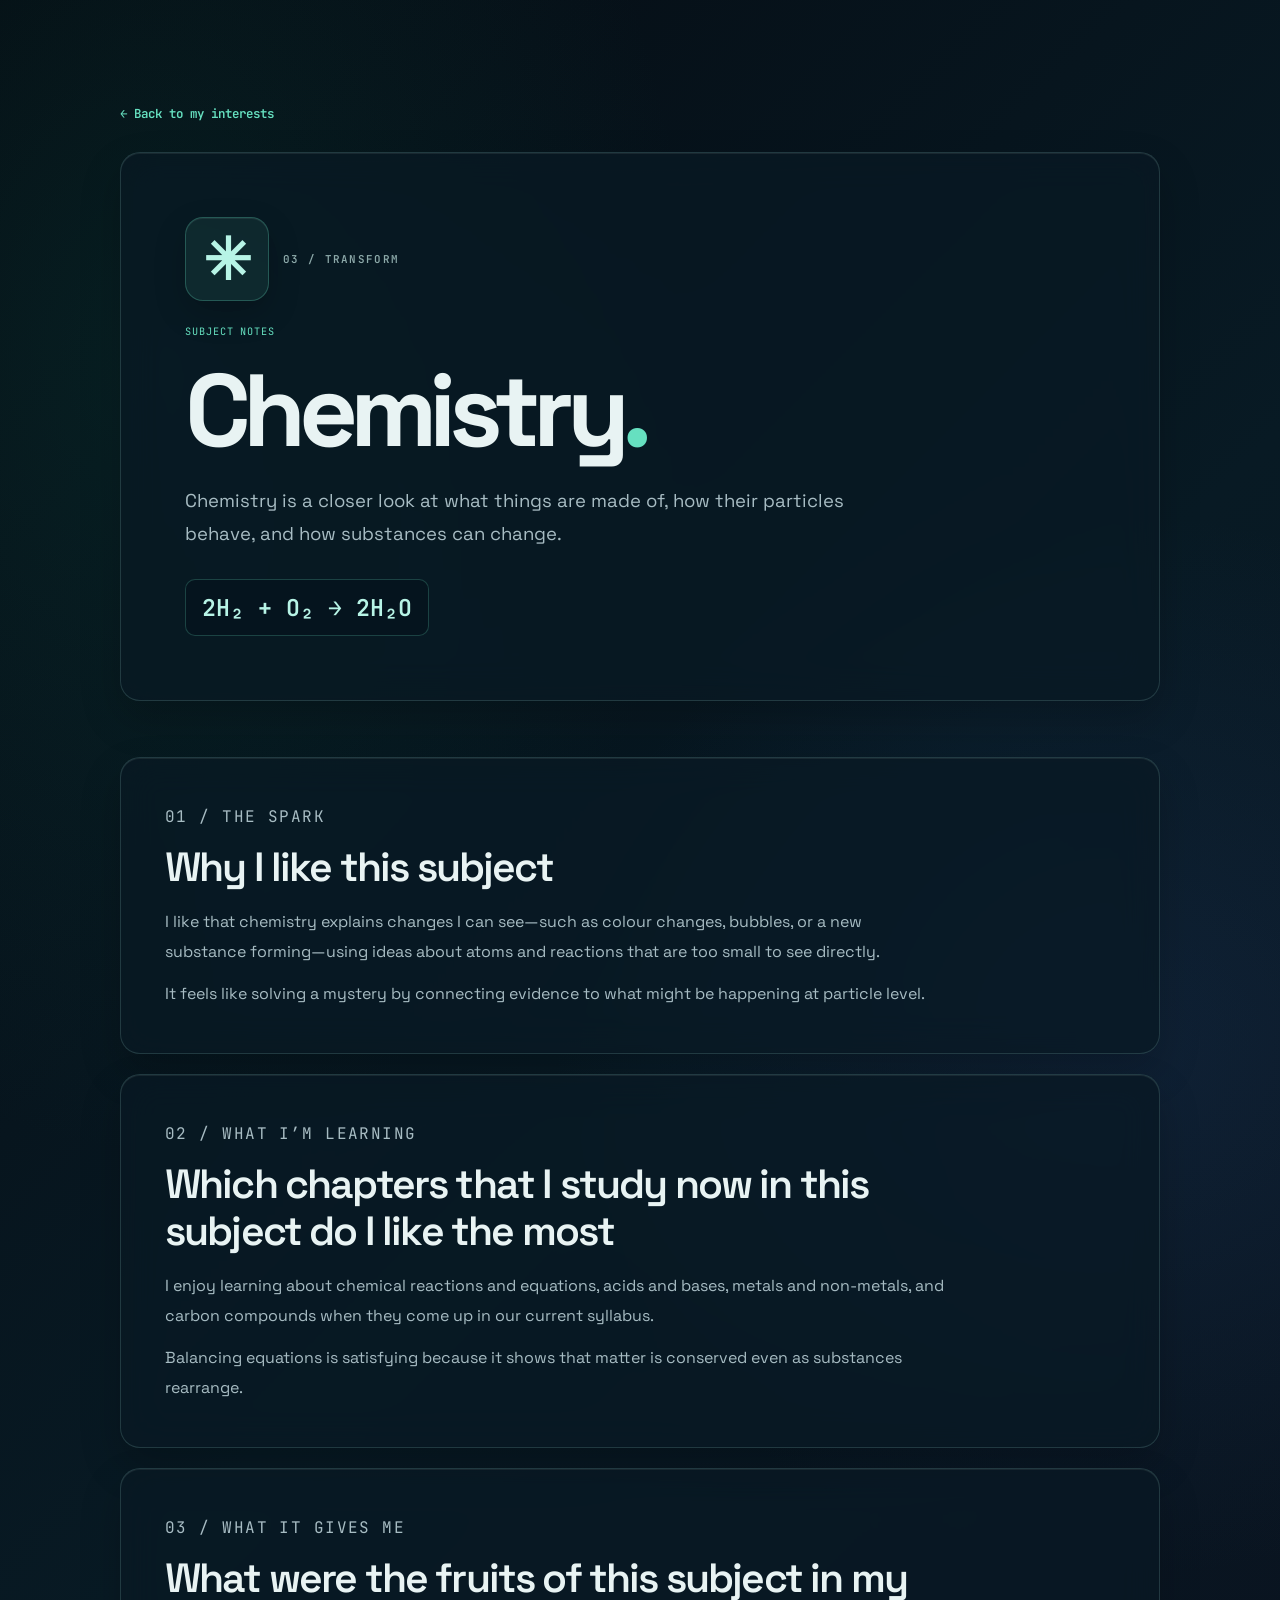
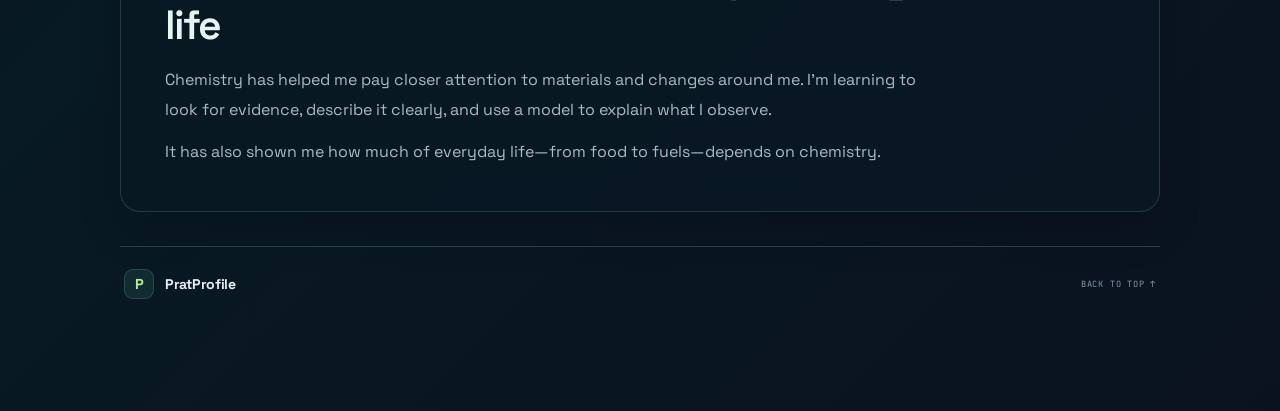
==== subjects/chemistry.html @ f11f7870 "Subject card additions" ====
<!doctype html>
<html lang="en">
<head>
  <meta charset="utf-8" />
  <meta name="viewport" content="width=device-width, initial-scale=1" />
  <meta name="theme-color" content="#07131d" />
  <title>Chemistry | PratProfile</title>
  <link rel="preconnect" href="https://fonts.googleapis.com" />
  <link rel="preconnect" href="https://fonts.gstatic.com" crossorigin />
  <link href="https://fonts.googleapis.com/css2?family=JetBrains+Mono:wght@400;500;600;700&family=Space+Grotesk:wght@400;500;600;700&display=swap" rel="stylesheet" />
  <link rel="stylesheet" href="../style.css" />
  <link rel="stylesheet" href="../theme.css" />
</head>
<body>
  <main class="subject-page">
    <a class="subject-back" href="../index.html#curiosity">← Back to my interests</a>
    <header class="subject-hero"><div class="subject-symbol" aria-label="Chemistry symbol"><span class="subject-symbol-mark">✳</span><span class="subject-symbol-label">03 / TRANSFORM</span></div><p class="eyebrow">SUBJECT NOTES</p><h1>Chemistry<span>.</span></h1><p class="subject-lede">Chemistry is a closer look at what things are made of, how their particles behave, and how substances can change.</p><div class="subject-equation" aria-label="A chemistry equation">2H₂ + O₂ → 2H₂O</div></header>
    <div class="subject-sections">
      <section class="subject-section"><p class="eyebrow">01 / THE SPARK</p><h2>Why I like this subject</h2><p>I like that chemistry explains changes I can see—such as colour changes, bubbles, or a new substance forming—using ideas about atoms and reactions that are too small to see directly.</p><p>It feels like solving a mystery by connecting evidence to what might be happening at particle level.</p></section>
      <section class="subject-section"><p class="eyebrow">02 / WHAT I’M LEARNING</p><h2>Which chapters that I study now in this subject do I like the most</h2><p>I enjoy learning about chemical reactions and equations, acids and bases, metals and non-metals, and carbon compounds when they come up in our current syllabus.</p><p>Balancing equations is satisfying because it shows that matter is conserved even as substances rearrange.</p></section>
      <section class="subject-section"><p class="eyebrow">03 / WHAT IT GIVES ME</p><h2>What were the fruits of this subject in my life</h2><p>Chemistry has helped me pay closer attention to materials and changes around me. I’m learning to look for evidence, describe it clearly, and use a model to explain what I observe.</p><p>It has also shown me how much of everyday life—from food to fuels—depends on chemistry.</p></section>
    </div>
    <footer class="subject-page-footer"><a class="brand" href="../index.html"><span class="brand-mark">P</span><span>PratProfile</span></a><a class="back-top" href="#top" onclick="window.scrollTo({top:0,behavior:'smooth'});return false;">BACK TO TOP ↑</a></footer>
  </main>
  <script src="../script.js"></script>
</body>
</html>
---- style.css ----
:root{--paper:#f4f6f2;--ink:#172723;--muted:#64726c;--green:#286654;--lime:#d9ed9c;--line:#d8dfd7;--mono:"DM Mono",monospace;--sans:"DM Sans",sans-serif;--display:"Manrope",sans-serif}*{box-sizing:border-box}html{scroll-behavior:smooth;scroll-padding-top:90px}body{margin:0;background:var(--paper);color:var(--ink);font-family:var(--sans);-webkit-font-smoothing:antialiased}a{color:inherit}.topbar{height:76px;width:min(1240px,calc(100% - 64px));margin:auto;display:flex;align-items:center;justify-content:space-between;border-bottom:1px solid var(--line);position:relative;z-index:2}.brand{display:inline-flex;align-items:center;gap:11px;text-decoration:none;font:700 .88rem var(--display);letter-spacing:-.02em}.brand-mark{width:30px;height:30px;border-radius:9px;background:var(--ink);color:var(--lime);display:grid;place-items:center;font:700 .9rem var(--display)}.brand-last{font-weight:500;color:var(--muted)}.nav{display:flex;gap:29px}.nav a,.nav-note{font-size:.77rem;text-decoration:none;color:var(--muted);transition:color .2s}.nav a:hover,.nav-note:hover{color:var(--green)}.nav-note{font: .66rem var(--mono);letter-spacing:.03em}.nav-note span{color:var(--green);padding-left:5px}.hero{min-height:660px;width:min(1240px,calc(100% - 64px));margin:auto;display:grid;grid-template-columns:1.03fr .97fr;align-items:center;position:relative;padding:58px 0 94px}.hero-copy{padding:0 0 14px 7.5%;position:relative;z-index:1}.eyebrow,.section-index,.card-number,.art-topline,.art-caption,.art-coordinate,.hero-foot,.scroll-cue,.code-toolbar,.code-card-footer,.back-top{font: .64rem var(--mono);letter-spacing:.09em}.eyebrow{color:var(--green);margin:0 0 23px;display:flex;align-items:center;gap:9px}.status-dot,.code-live i{height:7px;width:7px;border-radius:50%;background:#75a84b;display:inline-block;box-shadow:0 0 0 3px #e2edce}.hero h1,.section h2{font:700 clamp(3.6rem,7vw,6.6rem)/.99 var(--display);letter-spacing:-.075em;margin:0}.accent-word{color:var(--green);font-family:Georgia,serif;font-weight:400;font-style:italic;letter-spacing:-.08em}.hero-intro{max-width:470px;color:#576660;font-size:1.05rem;line-height:1.8;margin:23px 0 28px}.hero-actions{display:flex;align-items:center;gap:23px;flex-wrap:wrap}.button{padding:13px 17px;border-radius:7px;text-decoration:none;font-size:.78rem;font-weight:700}.button-primary{background:var(--ink);color:white}.button-primary span{padding-left:14px;color:var(--lime)}.text-link{font-size:.75rem;color:var(--green);font-weight:700;text-decoration:none;border-bottom:1px solid #b6c8bd;padding-bottom:5px}.text-link span{padding-left:7px}.hero-foot{position:absolute;bottom:-91px;left:0;right:0;display:flex;justify-content:space-between;color:#829088;font-size:.57rem}.hero-art{height:455px;max-width:530px;width:100%;justify-self:center;position:relative;overflow:hidden;border-radius:46% 46% 7px 7px;background:#dfe9dd;background-image:radial-gradient(ellipse at 47% 53%,rgba(255,255,255,.8),transparent 43%),linear-gradient(142deg,#e7eee5,#d4e2d5)}.art-topline{position:absolute;top:23px;left:25px;right:25px;display:flex;justify-content:space-between;color:#7b8d81;font-size:.57rem}.orbit{position:absolute;border:1px solid rgba(68,112,93,.22);border-radius:50%;left:50%;top:50%;transform:translate(-50%,-50%) rotate(-22deg)}.orbit-one{width:365px;height:145px}.orbit-two{width:430px;height:200px;transform:translate(-50%,-50%) rotate(35deg)}.orbit-three{width:260px;height:260px}.star{position:absolute;color:#668d72}.star-one{top:25%;left:27%;font-size:22px}.star-two{right:22%;top:36%;font-size:15px}.star-three{left:25%;bottom:29%;font-size:36px}.rocket{position:absolute;width:64px;height:187px;left:50%;top:50%;transform:translate(-50%,-52%) rotate(40deg);border-radius:52% 52% 35% 35%;background:linear-gradient(90deg,#f8f7ea 0%,#fffdf1 54%,#d8e0d0 100%);box-shadow:8px 13px 28px #536c5533;z-index:1}.rocket:before{content:"";position:absolute;width:0;height:0;border-left:32px solid transparent;border-right:32px solid transparent;border-bottom:47px solid #497a63;top:-36px;left:0}.rocket-window{position:absolute;width:23px;height:23px;border-radius:50%;border:5px solid #719581;background:#b6d5ce;top:56px;left:21px}.rocket-fin{position:absolute;width:0;height:0;border-top:40px solid transparent;bottom:6px}.fin-left{border-right:24px solid #b95e43;left:-18px}.fin-right{border-left:24px solid #b95e43;right:-18px}.rocket-flame{position:absolute;left:24px;bottom:-49px;width:16px;height:56px;background:linear-gradient(#efb456,#e47b53,transparent);clip-path:polygon(10% 0,90% 0,70% 50%,50% 100%,28% 55%)}.art-caption{position:absolute;right:23px;bottom:24px;display:grid;gap:5px;text-align:right;color:#688273;font-size:.55rem}.art-coordinate{position:absolute;left:24px;bottom:24px;color:#89998d;font-size:.52rem}.scroll-cue{position:absolute;bottom:28px;left:0;display:flex;align-items:center;gap:12px;color:#85928c;font-size:.57rem}.scroll-line{display:inline-block;width:33px;height:1px;background:#91a098}.section{width:min(1240px,calc(100% - 64px));margin:auto;padding:92px 0}.section-index{display:flex;gap:15px;color:#8a9690;border-top:1px solid var(--line);padding-top:13px;font-size:.59rem}.section-index span:first-child{color:var(--green)}.about-layout{display:grid;grid-template-columns:1.05fr .75fr;gap:11%;padding:55px 8% 5px}.section h2{font-size:clamp(2.55rem,4.8vw,4.65rem);line-height:1.08;letter-spacing:-.07em}.about-layout .eyebrow,.section-heading-row .eyebrow,.learning-copy .eyebrow,.approach-layout .eyebrow,.highlight-panel .eyebrow{font-size:.62rem;margin-bottom:17px}.serif-accent{font:400 1em Georgia,serif;font-style:italic;letter-spacing:-.07em;color:var(--green)}.about-copy{padding-top:48px}.about-copy p,.learning-copy>p:not(.eyebrow){font-size:.93rem;line-height:1.9;color:#5d6a64;margin:0 0 16px}.about-stamp{margin:34px 0 0 auto;width:74px;height:74px;border:1px solid #a5b7a7;border-radius:50%;display:flex;flex-direction:column;justify-content:center;align-items:center;font: .51rem var(--mono);letter-spacing:.1em;color:var(--green);transform:rotate(-12deg)}.stamp-star{font-size:.8rem}.curiosity{padding-top:89px}.section-heading-row{display:flex;align-items:end;justify-content:space-between;padding:46px 8% 39px}.section-heading-row h2{font-size:clamp(2.6rem,4.8vw,4.5rem)}.section-aside{max-width:230px;color:#75817b;font-size:.8rem;line-height:1.7;margin:0 4% 7px 25px}.interest-grid{display:grid;grid-template-columns:repeat(4,1fr);gap:13px}.interest-card{min-height:300px;padding:17px 19px 22px;background:#e9ede7;border:1px solid #e0e6df;border-radius:9px;position:relative;overflow:hidden;transition:transform .25s,box-shadow .25s}.interest-card:hover{transform:translateY(-5px);box-shadow:0 14px 30px #233f2910}.card-number{font-size:.54rem;color:#819087}.interest-card h3{font:700 1.12rem var(--display);letter-spacing:-.04em;margin:15px 0 8px}.interest-card p{font-size:.73rem;color:#69766f;line-height:1.65;margin:0;max-width:225px}.card-arrow{position:absolute;right:17px;bottom:17px;color:var(--green);font-size:1.05rem}.interest-illustration{height:145px;margin:8px 0 0;position:relative;display:grid;place-items:center;color:var(--green)}.interest-illustration:before,.interest-illustration:after{content:"";position:absolute;border:1px solid #bdcfc1;border-radius:50%;width:105px;height:53px;transform:rotate(-28deg)}.interest-illustration:after{width:138px;height:70px;transform:rotate(44deg);opacity:.65}.interest-illustration>span{font:3.3rem Georgia,serif;z-index:1;color:#4e806a}.interest-illustration i{position:absolute;width:7px;height:7px;border-radius:50%;background:#bd7951;top:25px;right:27%}.interest-illustration b{position:absolute;z-index:1;font: .58rem var(--mono);color:#567467;background:var(--paper);padding:3px 6px}.math-illustration b{right:20%;bottom:26px}.physics-illustration>span{font-size:3rem;transform:rotate(-35deg)}.physics-illustration b{right:12%;bottom:25px}.chemistry-illustration>span{font-size:2.8rem}.chemistry-illustration b{left:16%;bottom:22px}.flight-illustration:before{width:153px;height:54px}.flight-illustration>span{position:absolute;left:25%;top:12%;font-size:1.3rem}.flight-illustration b{right:2%;bottom:19px;font-size:.45rem}.learning{padding-top:65px}.learning-panel{margin:44px 0 0;background:#1d342c;border-radius:12px;padding:62px 8%;display:grid;grid-template-columns:.8fr 1fr;gap:9%;align-items:center;color:#f2f4ec;overflow:hidden;position:relative}.learning-panel:after{content:"";position:absolute;width:340px;height:340px;border:1px solid #91b19d24;border-radius:50%;right:-160px;top:-200px;box-shadow:0 0 0 42px #91b19d0d,0 0 0 84px #91b19d08}.learning-copy{position:relative;z-index:1}.learning-copy .eyebrow{color:#b0d18d}.learning-copy h2{font-size:clamp(2.7rem,4.5vw,4.25rem)}.learning-copy .serif-accent{color:#b9d395}.learning-copy>p:not(.eyebrow){color:#c2cec6;max-width:380px;margin:20px 0 25px;font-size:.85rem}.learning-copy .text-link{color:#c9e4a7;border-color:#688174}.code-card{background:#f0f2e9;border-radius:8px;box-shadow:0 22px 55px #10251b55;position:relative;z-index:1;color:#243b31;transform:rotate(1deg)}.code-toolbar{height:42px;border-bottom:1px solid #dce2d9;display:flex;justify-content:space-between;align-items:center;padding:0 15px;color:#809087;font-size:.53rem}.window-dots{display:flex;gap:4px}.window-dots i{width:6px;height:6px;border-radius:50%;background:#c7d1c6}.window-dots i:first-child{background:#d58f78}.code-live{font-size:.48rem;color:#738b71}.code-live i{width:5px;height:5px;box-shadow:none;margin-right:5px}.code-card pre{font: .75rem/1.85 var(--mono);padding:22px 25px;margin:0;color:#29483b;white-space:pre-wrap}.code-muted{color:#8a9a8c}.code-string{color:#ae6849}.code-keyword{color:#527e9b}.code-card-footer{border-top:1px solid #dce2d9;padding:12px 16px;display:flex;justify-content:space-between;font-size:.48rem;color:#89958c}.approach{padding-top:70px}.approach-layout{display:grid;grid-template-columns:.8fr 1fr;gap:10%;padding:46px 8% 0}.approach-layout h2{font-size:clamp(2.7rem,4.5vw,4.3rem)}.steps{border-top:1px solid var(--line)}.step{min-height:98px;border-bottom:1px solid var(--line);display:grid;grid-template-columns:38px 1fr 30px;align-items:center;gap:12px}.step-number{font: .6rem var(--mono);color:#8a9990}.step h3{font:700 .88rem var(--display);margin:0 0 5px}.step p{font-size:.72rem;color:#78847e;line-height:1.5;margin:0}.step-symbol{font:1.35rem Georgia,serif;color:#6f9980;text-align:right}.highlights{padding-bottom:102px}.highlight-panel{margin:43px 0 0;padding:46px 8%;border:1px solid var(--line);background:#edf0e9;border-radius:10px;display:grid;grid-template-columns:.78fr 1fr;gap:10%;align-items:center}.highlight-panel h2{font-size:clamp(2.5rem,4vw,3.9rem)}.highlight-note{color:#78857d;font-size:.73rem;line-height:1.6;max-width:220px;margin:15px 0 0}.highlight-list{border-top:1px solid #d6ded5}.highlight-item{display:grid;grid-template-columns:38px 1fr auto;gap:12px;align-items:center;padding:18px 0;border-bottom:1px solid #d6ded5}.highlight-icon{width:29px;height:29px;border-radius:50%;display:grid;place-items:center;background:#dce8d9;color:var(--green);font-size:.9rem}.highlight-item div{display:grid;gap:4px}.highlight-item strong{font:700 .81rem var(--display)}.highlight-item div span{font-size:.67rem;color:#76827b}.highlight-count{font: .65rem var(--mono);color:var(--green)}.footer{min-height:86px;border-top:1px solid var(--line);width:min(1240px,calc(100% - 64px));margin:auto;display:flex;align-items:center;justify-content:space-between}.footer>p{font-size:.73rem;color:#77837c}.back-top{font-size:.54rem;text-decoration:none;color:#61766a}.footer-year{font:.56rem var(--mono);color:#89948e}.reveal{opacity:0;transform:translateY(18px);transition:opacity .6s ease,transform .6s ease}.reveal.is-visible{opacity:1;transform:translateY(0)}:focus-visible{outline:3px solid #89a878;outline-offset:4px}@media(max-width:900px){.topbar,.hero,.section,.footer{width:calc(100% - 40px)}.nav{gap:14px}.nav a{font-size:.68rem}.nav-note{display:none}.hero{min-height:600px;grid-template-columns:1fr 1fr}.hero-copy{padding-left:0}.hero h1{font-size:clamp(3.3rem,8vw,5.3rem)}.hero-art{height:380px}.interest-grid{grid-template-columns:repeat(2,1fr)}.interest-card{min-height:285px}.about-layout,.approach-layout{padding-left:3%;padding-right:3%;gap:7%}.section-heading-row{padding-left:3%;padding-right:3%}.learning-panel{padding:48px 5%;gap:5%}.highlight-panel{padding:40px 5%;gap:6%}}@media(max-width:640px){html{scroll-padding-top:20px}.topbar{height:65px;width:calc(100% - 36px)}.brand{font-size:.8rem}.nav{position:absolute;top:64px;left:-18px;right:-18px;padding:11px 18px 12px;background:var(--paper);border-bottom:1px solid var(--line);overflow-x:auto;gap:22px;white-space:nowrap}.nav a{font-size:.66rem}.hero{width:calc(100% - 36px);display:flex;flex-direction:column;align-items:stretch;padding:76px 0 70px;gap:48px}.hero-copy{padding:0}.hero h1{font-size:clamp(3.35rem,15vw,5.3rem)}.hero-intro{font-size:.94rem;max-width:420px}.hero-art{height:min(98vw,390px);max-height:390px;width:100%}.hero-foot{bottom:-52px;gap:12px;font-size:.45rem}.hero-foot span:last-child{text-align:right}.scroll-cue{bottom:16px;font-size:.5rem}.section{width:calc(100% - 36px);padding:65px 0}.section h2{font-size:clamp(2.45rem,11vw,3.6rem)}.about-layout{grid-template-columns:1fr;gap:20px;padding:39px 0 0}.about-copy{padding-top:0}.about-stamp{margin-top:22px}.section-heading-row{display:block;padding:39px 0 26px}.section-aside{margin:17px 0 0;max-width:300px}.interest-grid{gap:9px}.interest-card{min-height:270px;padding:14px 13px 20px}.interest-illustration{height:125px}.interest-card h3{font-size:1rem}.interest-card p{font-size:.68rem}.card-number{font-size:.48rem}.interest-illustration:before{width:90px;height:46px}.interest-illustration:after{width:112px;height:57px}.learning{padding-top:50px}.learning-panel{grid-template-columns:1fr;gap:33px;padding:38px 23px}.learning-copy h2{font-size:3.35rem}.code-card pre{font-size:.67rem;padding:18px}.approach-layout{grid-template-columns:1fr;gap:27px;padding:39px 0 0}.approach-layout h2{font-size:3.25rem}.step{grid-template-columns:30px 1fr 22px;min-height:90px;gap:8px}.highlight-panel{grid-template-columns:1fr;gap:26px;padding:34px 22px}.highlight-panel h2{font-size:3.1rem}.footer{width:calc(100% - 36px);min-height:112px;display:grid;grid-template-columns:1fr auto;gap:2px 12px;padding:16px 0}.footer .brand{grid-column:1}.footer>p{grid-column:1;margin:0}.back-top{grid-column:2;grid-row:1}.footer-year{grid-column:2;grid-row:2;text-align:right}}@media(prefers-reduced-motion:reduce){*,*::before,*::after{scroll-behavior:auto!important;transition:none!important;animation:none!important}.reveal{opacity:1;transform:none}}

.project-grid{display:grid;grid-template-columns:repeat(2,minmax(0,1fr));gap:15px}.project-card{min-height:255px;border-radius:9px;padding:22px 25px;display:flex;flex-direction:column;justify-content:space-between;position:relative;overflow:hidden}.mindful-project{background:#e3ebe2;border:1px solid #d8e3d8}.site-project{background:#eae9df;border:1px solid #e0dfd4}.project-card:after{content:'';position:absolute;width:180px;height:180px;border:1px solid #4f806d20;border-radius:50%;right:-55px;top:-80px;box-shadow:0 0 0 25px #4f806d09,0 0 0 50px #4f806d06;pointer-events:none}.project-card-top{display:flex;justify-content:space-between;align-items:center}.project-chip{font:.55rem var(--mono);letter-spacing:.07em;color:#6c8074}.project-symbol{width:31px;height:31px;border-radius:50%;display:grid;place-items:center;background:#d1e0d1;color:var(--green);font-size:.86rem}.site-project .project-symbol{background:#e1dfce}.project-card h3{font:700 1.55rem var(--display);letter-spacing:-.05em;margin:0 0 8px}.project-card p{font-size:.78rem;line-height:1.7;color:#68766e;max-width:370px;margin:0}.project-link{position:relative;z-index:1;width:fit-content;margin-top:21px;font-size:.72rem;font-weight:700;color:var(--green);text-decoration:none;border-bottom:1px solid #b6c8bd;padding-bottom:5px}.project-link span{padding-left:10px}.project-heading{padding-bottom:29px}@media(max-width:640px){.project-grid{grid-template-columns:1fr}.project-card{min-height:220px;padding:19px 20px}.project-heading{padding-bottom:25px}}

body{background:linear-gradient(135deg,#f6f8f2 0%,#e9f0e7 48%,#f3f5ef 100%)}main{position:relative;z-index:1}.topbar{z-index:3}.equation-wall{position:fixed;inset:0;z-index:0;overflow:hidden;pointer-events:none;background:radial-gradient(ellipse at 18% 18%,#b5d6c744,transparent 34%),radial-gradient(ellipse at 78% 55%,#d2c8ec3d,transparent 34%),linear-gradient(120deg,#d8e7dc38,#edf0e955 45%,#e2e3f236)}.equation-wall:before{content:'';position:absolute;inset:0;background-image:linear-gradient(#78968712 1px,transparent 1px),linear-gradient(90deg,#78968712 1px,transparent 1px);background-size:42px 42px;mask-image:linear-gradient(110deg,#0009,transparent 85%)}.equation-wall:after{content:'';position:absolute;inset:0;background:linear-gradient(115deg,#ffffff27,transparent 30%,#ffffff14 52%,transparent 70%,#fff3);mix-blend-mode:screen}.wall-formula,.wall-graph,.wall-coordinate{position:absolute;color:#365f4f;opacity:.25}.wall-formula{font:clamp(15px,2vw,27px) Georgia,serif;white-space:nowrap;text-shadow:0 1px 0 #ffffff80;animation:formula-drift 18s ease-in-out infinite alternate}.formula-one{top:12%;left:8%;transform:rotate(-9deg)}.formula-two{top:27%;right:8%;font-size:clamp(21px,3vw,39px);transform:rotate(8deg);animation-delay:-4s}.formula-three{top:45%;left:4%;font-size:clamp(14px,1.7vw,22px);transform:rotate(-5deg);animation-delay:-8s}.formula-four{top:66%;right:10%;transform:rotate(-7deg);animation-delay:-6s}.formula-five{bottom:13%;left:26%;transform:rotate(6deg);animation-delay:-2s}.formula-six{top:9%;right:36%;font-size:clamp(16px,1.9vw,24px);transform:rotate(5deg);animation-delay:-12s}.formula-seven{bottom:8%;right:38%;font-size:clamp(18px,2.2vw,29px);transform:rotate(-8deg);animation-delay:-9s}.formula-eight{top:57%;left:32%;transform:rotate(6deg);animation-delay:-5s}.wall-graph{width:clamp(150px,21vw,290px);height:auto;overflow:visible;opacity:.24;filter:drop-shadow(0 6px 15px #365f4f12);animation:graph-float 16s ease-in-out infinite alternate}.wall-graph path{fill:none;stroke:#3f735e;stroke-width:1.5;stroke-dasharray:5 5}.wall-graph .graph-curve{stroke:#8d6756;stroke-width:2.5;stroke-dasharray:none}.wall-graph text{fill:#52705e;font:10px var(--mono)}.graph-one{left:3%;top:29%;transform:rotate(-5deg)}.graph-two{right:2%;top:37%;transform:rotate(7deg);animation-delay:-6s}.graph-three{left:39%;bottom:4%;transform:rotate(-3deg);animation-delay:-11s}.wall-coordinate{font:9px var(--mono);letter-spacing:.15em;opacity:.36}.coordinate-one{right:4%;top:16%;transform:rotate(90deg);transform-origin:right}.coordinate-two{left:4%;bottom:7%;transform:rotate(-90deg);transform-origin:left}.hero h1{font-size:clamp(3.15rem,5vw,5.25rem);line-height:1.02;letter-spacing:-.078em}.name-last{color:var(--green)}.hero-mantra{display:inline-block;margin-bottom:8px;color:var(--ink);font:600 1.05rem var(--display);letter-spacing:-.03em}.hero-intro{max-width:500px}.hero-art{background-color:#e1ebe0bd;background-image:linear-gradient(135deg,#edf4e3a8,#d5e5d2a8);border:1px solid #ffffffa8;box-shadow:inset 0 1px 0 #fff9,0 22px 60px #375a4115;backdrop-filter:blur(12px)}.interest-card,.project-card,.highlight-panel{backdrop-filter:blur(16px);background-color:#f1f5edb8;border:1px solid #ffffffb0;box-shadow:0 12px 38px #365c4110,inset 0 1px 0 #ffffffc9}.interest-card:nth-child(2){background-color:#edf1f8b8}.interest-card:nth-child(3){background-color:#f4eee5b8}.interest-card:nth-child(4){background-color:#e9f1edb8}.mindful-project{background-color:#e3ebe2bd}.site-project{background-color:#eae9dfbd}.highlight-panel{background-color:#edf0e9bd}.learning-panel{box-shadow:0 22px 65px #20382b26;border:1px solid #ffffff22}@keyframes formula-drift{from{margin-top:-4px;filter:blur(.2px)}to{margin-top:8px;filter:blur(0)}}@keyframes graph-float{from{translate:0 0}to{translate:0 -12px}}@media(max-width:900px){.hero h1{font-size:clamp(3rem,6vw,4.65rem)}.wall-formula{opacity:.17}.wall-graph{opacity:.16}.graph-three{left:31%}}@media(max-width:640px){.hero h1{font-size:clamp(2.6rem,12vw,3.65rem)}.hero-mantra{font-size:.96rem}.wall-formula{font-size:15px;opacity:.13}.formula-three{left:-5%;top:47%}.formula-four{right:-4%}.formula-five{left:14%}.formula-seven{right:8%;bottom:12%}.formula-eight{left:62%;top:61%}.wall-graph{width:155px;opacity:.13}.graph-one{left:-28px;top:31%}.graph-two{right:-30px;top:39%}.graph-three{left:22%;bottom:1%}.coordinate-one{display:none}.equation-wall:before{background-size:34px 34px}.interest-card,.project-card,.highlight-panel{backdrop-filter:blur(10px)}}@media(prefers-reduced-motion:reduce){.wall-formula,.wall-graph{animation:none}}
---- theme.css ----
:root {
  color-scheme: dark;
  --paper: #07131d;
  --ink: #e6f0f2;
  --muted: #93a9b4;
  --green: #66e0c0;
  --lime: #b5f08a;
  --line: #29414c;
  --mono: "JetBrains Mono", monospace;
  --sans: "Space Grotesk", sans-serif;
  --display: "Space Grotesk", sans-serif;
}

html { color-scheme: dark; }
body {
  background:
    radial-gradient(ellipse at 12% 18%, #0b51453d, transparent 34%),
    radial-gradient(ellipse at 88% 52%, #243f703d, transparent 36%),
    linear-gradient(135deg, #050b12, #081a24 52%, #0a121f);
  color: var(--ink);
}
main { position: relative; z-index: 1; }
.topbar { z-index: 3; border-color: #d5f1e51a; }
.brand-mark { background: #122a31; color: var(--lime); border: 1px solid #66e0c033; }
.brand-last, .nav a, .nav-note { color: #a2b6bf; }
.nav a:hover, .nav-note:hover { color: var(--green); }
.eyebrow, .section-index span:first-child { color: var(--green); }
.hero h1, .section h2, .interest-card h3, .project-card h3,
.step h3, .highlight-item strong, .results-column h3 { color: #e8f3f3; }
.name-last, .serif-accent, .accent-word { color: var(--green); }
.hero-intro, .about-copy p, .interest-card p, .section-aside,
.step p, .highlight-note, .highlight-item div span,
.footer > p, .footer-year { color: #9aafb8; }
.hero-mantra { color: #e1eded; }
.text-link, .project-link, .back-top { color: var(--green); border-color: #66e0c04d; }
.button-primary { background: #c2f2d8; color: #09211f; }
.button-primary span { color: #286654; }
.status-dot, .code-live i { background: var(--green); box-shadow: 0 0 0 3px #66e0c01e; }
.hero-foot, .scroll-cue, .section-index { color: #78909b; }
.scroll-line { background: #66e0c077; }
.section-index { border-color: var(--line); }
.about-stamp { color: var(--green); border-color: #66e0c066; }
.hero-art {
  background-color: #0c2530a8;
  background-image:
    radial-gradient(ellipse at 47% 53%, #9de7c51c, transparent 46%),
    linear-gradient(142deg, #12303aab, #101a2bab);
  border: 1px solid #c9f5e52b;
  box-shadow: inset 0 1px 0 #ffffff16, 0 22px 65px #0007;
  backdrop-filter: blur(18px);
}
.art-topline, .art-caption, .art-coordinate { color: #a2c2ba; }
.orbit { border-color: #83e2c43d; }
.star { color: #9de7c5; }
.rocket { background: linear-gradient(90deg, #dce8df, #f2f5e9 54%, #a9c4b7); }
.rocket:before { border-bottom-color: #59b998; }
.rocket-window { border-color: #58b99a; background: #193f4b; }
.fin-left { border-right-color: #ef966a; }
.fin-right { border-left-color: #ef966a; }
.interest-card, .project-card, .highlight-panel {
  color: var(--ink);
  background: #0b1c25b8;
  border: 1px solid #b3eee21c;
  box-shadow: 0 14px 38px #0003, inset 0 1px 0 #d8fff10d;
  backdrop-filter: blur(16px);
}
.interest-card:nth-child(2) { background: #101d2bbd; }
.interest-card:nth-child(3) { background: #1a1b23bd; }
.interest-card:nth-child(4) { background: #0e2425bd; }
.interest-illustration { color: var(--green); }
.interest-illustration:before, .interest-illustration:after { border-color: #66e0c045; }
.interest-illustration > span { color: #7ce6ca; }
.interest-illustration i { background: #ffa979; }
.interest-illustration b { color: #a2dfcb; background: #0b1c25; }
.card-number, .project-chip { color: #7fa79e; }
.card-arrow, .project-symbol { color: var(--green); }
.mindful-project { background: #0c2525bd; border-color: #66e0c029; }
.site-project { background: #101e2abd; border-color: #83b9ef2b; }
.mindful-project .project-symbol { background: #66e0c01c; }
.site-project .project-symbol { background: #83b9ef1b; color: #8fc7ff; }
.project-card:after { border-color: #66e0c02b; box-shadow: 0 0 0 25px #66e0c009, 0 0 0 50px #66e0c006; }
.highlight-panel { background: #0b1b24d6; }
.highlight-list, .highlight-item { border-color: #d5f1e51d; }
.highlight-icon { background: #66e0c018; color: var(--green); }
.highlight-count { color: var(--green); }
.learning-panel { background: #0d232d; border: 1px solid #b3eee222; box-shadow: 0 22px 65px #0005; }
.learning-panel:after { border-color: #9de7c522; box-shadow: 0 0 0 42px #9de7c50b, 0 0 0 84px #9de7c507; }
.learning-copy > p:not(.eyebrow) { color: #a7bcc3; }
.learning-copy .eyebrow { color: #9de7c5; }
.learning-copy .serif-accent { color: var(--green); }
.learning-copy .text-link { color: var(--green); border-color: #66e0c04d; }
.code-card { background: #08151d; border: 1px solid #8db8b02b; color: #dcebe8; box-shadow: 0 22px 55px #0008; }
.code-toolbar, .code-card-footer { border-color: #b3eee21e; color: #819a9b; }
.window-dots i { background: #28424a; }
.window-dots i:first-child { background: #e78e70; }
.code-live { color: #8bd9a6; }
.code-card pre { color: #b8e6d4; }
.code-muted { color: #67817f; }
.code-string { color: #f1ab82; }
.code-keyword { color: #8bb8fb; }
.approach-layout .eyebrow, .highlight-panel .eyebrow { color: var(--green); }
.steps { border-color: var(--line); }
.step { border-color: var(--line); }
.step-number, .step-symbol { color: #72bea5; }
.results-column { background: #081720b8; border-color: #b3eee21e; }
.footer { border-color: var(--line); color: #91a7b1; }

.equation-wall {
  z-index: 0;
  overflow: hidden;
  background:
    radial-gradient(ellipse at 20% 22%, #087f6f24, transparent 37%),
    radial-gradient(ellipse at 80% 58%, #3856b42b, transparent 36%),
    linear-gradient(130deg, #06131ddc, #0a1c29bb 48%, #101828c9);
  transition: background-position 1.5s ease, filter 1.5s ease;
}
.equation-wall:before {
  background-image: linear-gradient(#87d8c213 1px, transparent 1px), linear-gradient(90deg, #87d8c213 1px, transparent 1px);
  background-size: 44px 44px;
  mask-image: radial-gradient(ellipse at center, #000 12%, transparent 100%);
}
.equation-wall:after {
  background: linear-gradient(115deg, #ffffff04, transparent 34%, #64ddc00c 52%, transparent 72%, #809cff08);
  mix-blend-mode: screen;
}
.wall-formula, .wall-graph {
  transition: left 1.15s cubic-bezier(.2,.8,.2,1), top 1.15s cubic-bezier(.2,.8,.2,1), transform 1.15s cubic-bezier(.2,.8,.2,1), opacity .7s ease;
  will-change: left, top, transform;
}
.wall-formula {
  color: #b7f4e6;
  opacity: .49;
  font: 600 clamp(20px, 3.1vw, 44px)/1.25 var(--mono);
  letter-spacing: -.06em;
  text-shadow: 0 0 24px #51d9c966, 0 0 3px #bcfff0;
  animation: none;
}
.formula-three { font-size: clamp(16px, 2.15vw, 30px); }
.wall-graph {
  width: clamp(260px, 31vw, 430px);
  height: auto;
  opacity: .48;
  filter: drop-shadow(0 0 18px #49d7c044);
  animation: none;
}
.wall-graph .graph-axis { stroke: #8fb8bf; stroke-width: 2; stroke-dasharray: 4 7; }
.wall-graph .graph-curve { stroke: #57e3c3; stroke-width: 4; filter: drop-shadow(0 0 5px #57e3c3aa); }
.wall-graph .curve-sine { stroke: #8ca8ff; }
.wall-graph .curve-flight { stroke: #ffad78; }
.wall-graph text { fill: #d5eee8; font: 600 12px var(--mono); }
.wall-coordinate { color: #8fc9bd; opacity: .55; }
.coordinate-one { right: 4%; top: 16%; }
.coordinate-two { left: 4%; bottom: 7%; }
.footer-year, .back-top { color: #8099a4; }
:focus-visible { outline-color: var(--green); }

.interest-card { display: block; position: relative; color: inherit; text-decoration: none; transition: transform .25s ease, border-color .25s ease, box-shadow .25s ease; }
.hire-button { font-weight: 800; letter-spacing: .025em; box-shadow: 0 8px 24px #66e0c033, inset 0 1px 0 #ffffffaa; }
.hire-button:hover { transform: translateY(-3px); box-shadow: 0 13px 30px #66e0c04a, inset 0 1px 0 #ffffffaa; }
.interest-card:hover { transform: translateY(-6px); border-color: #66e0c077; box-shadow: 0 20px 44px #0006, inset 0 1px 0 #d8fff11c; }
.interest-card:focus-visible { outline: 2px solid var(--green); outline-offset: 4px; }
.subject-page { width: min(1040px, calc(100% - 48px)); margin: 0 auto; padding: clamp(48px, 8vw, 104px) 0 90px; position: relative; z-index: 1; }
.subject-back { display: inline-flex; align-items: center; gap: 10px; color: var(--green); font: 600 .78rem var(--mono); text-decoration: none; margin-bottom: 30px; }
.subject-back:hover { color: var(--lime); }
.subject-hero, .subject-section { border: 1px solid #a7e9dd29; border-radius: 20px; background: #091923c7; box-shadow: inset 0 1px 0 #ecfff012, 0 18px 42px #0003; -webkit-backdrop-filter: blur(18px) saturate(125%); backdrop-filter: blur(18px) saturate(125%); }
.subject-hero { padding: clamp(28px, 6vw, 64px); margin-bottom: clamp(28px, 5vw, 56px); }
.subject-hero h1 { margin: 0; color: #e8f3f3; font: 700 clamp(3rem, 8vw, 6.5rem)/.98 var(--display); letter-spacing: -.075em; }
.subject-hero h1 span { color: var(--green); }
.subject-lede { max-width: 680px; margin: 22px 0 0; color: #a7bcc3; font-size: clamp(1rem, 2vw, 1.16rem); line-height: 1.8; }
.subject-equation { display: inline-block; margin-top: 28px; padding: 12px 16px; border: 1px solid #66e0c03a; border-radius: 10px; background: #06131d9c; color: #b7f4e6; font: 600 clamp(1rem, 3vw, 1.45rem) var(--mono); }
.subject-symbol { display: flex; align-items: center; gap: 14px; margin: 0 0 24px; color: var(--green); }
.subject-symbol-mark { display: grid; width: clamp(56px, 9vw, 84px); height: clamp(56px, 9vw, 84px); place-items: center; border: 1px solid #66e0c044; border-radius: 18px; background: #66e0c014; color: #b7f4e6; font: 600 clamp(2rem, 5vw, 3.6rem)/1 var(--mono); box-shadow: inset 0 1px 0 #fff1, 0 12px 32px #0003; }
.subject-symbol-label { font: 600 .68rem var(--mono); letter-spacing: .12em; color: #8ca9a9; }
.subject-sections { display: grid; gap: 20px; }
.subject-section { padding: clamp(25px, 4.5vw, 44px); }
.subject-section .eyebrow { margin-bottom: 13px; }
.subject-section h2 { max-width: 780px; margin: 0 0 16px; color: #e8f3f3; font: 600 clamp(1.55rem, 4vw, 2.55rem)/1.15 var(--display); letter-spacing: -.045em; }
.subject-section p { max-width: 780px; margin: 0; color: #a7bcc3; font-size: 1rem; line-height: 1.85; }
.subject-section p + p { margin-top: 13px; }
.subject-section ol { display: grid; gap: 12px; margin: 20px 0 0; padding: 0; list-style: none; counter-reset: result; }
.subject-section ol li { counter-increment: result; display: grid; grid-template-columns: 44px 1fr; gap: 14px; align-items: start; padding: 16px 18px; border: 1px solid #d3b45d9c; border-radius: 12px; background: linear-gradient(115deg, #1b3556e8, #554829a6); box-shadow: inset 0 1px 0 #ffffff12, 0 10px 26px #0004; color: #f0e5c6; font-size: 1rem; font-weight: 750; line-height: 1.7; }
.subject-section ol li::before { content: "(" counter(result) ")"; color: #f0d27d; font: 700 .82rem var(--mono); padding-top: 3px; }
.subject-results-lead { margin-top: 20px !important; color: #e6f0f2 !important; font-weight: 700; }
.subject-chapter-note { margin-top: 16px !important; color: #78909b !important; font: .78rem/1.6 var(--mono) !important; }
.subject-page-footer { display: flex; justify-content: space-between; align-items: center; gap: 16px; margin-top: 34px; padding: 22px 4px; border-top: 1px solid var(--line); color: #91a7b1; }
.subject-page-footer .brand { color: var(--ink); }
.subject-transition-overlay { position: fixed; z-index: 9999; inset: 0; display: flex; flex-direction: column; align-items: flex-start; justify-content: center; gap: 10px; padding: clamp(32px, 9vw, 110px); overflow: hidden; color: #e8f3f3; background: radial-gradient(ellipse at 20% 25%, #0a4b43, transparent 50%), linear-gradient(135deg, #07131d, #0e242d 62%, #101828); transition: clip-path .7s cubic-bezier(.18,.82,.24,1); pointer-events: none; }
.subject-transition-mark { color: #b7f4e6; font: 600 clamp(4rem, 11vw, 9rem)/1 var(--mono); text-shadow: 0 0 36px #57e3c366; }
.subject-transition-label { margin-top: 20px; color: #82baad; font: 600 .7rem var(--mono); letter-spacing: .18em; }
.subject-transition-title { color: #e8f3f3; font: 700 clamp(2.5rem, 8vw, 6rem)/1 var(--display); letter-spacing: -.07em; }
@media (max-width: 600px) { .subject-page { width: min(100% - 32px, 1040px); padding-top: 38px; } .subject-hero, .subject-section { border-radius: 15px; } .subject-page-footer { align-items: flex-start; flex-direction: column; } }

.hero-copy,
.about-layout > div:first-child,
.about-copy,
.section-heading-row > div:first-child,
.section-heading-row .section-aside,
.approach-layout > div:first-child,
.step > div {
  min-width: 0;
  padding: clamp(22px, 2.4vw, 34px);
  border: 1px solid #a7e9dd29;
  border-radius: 16px;
  background: #091923a8;
  box-shadow: inset 0 1px 0 #ecfff012, 0 12px 30px #0002;
  -webkit-backdrop-filter: blur(18px) saturate(125%);
  backdrop-filter: blur(18px) saturate(125%);
}
.hero-copy { width: 100%; padding-left: clamp(24px, 3vw, 42px); }
.hero-copy h1 { max-width: 100%; overflow-wrap: anywhere; }
.hero-intro { max-width: 100%; }
.hero-copy .eyebrow { margin-top: 0; }
.hero-copy .hero-actions { gap: 14px; }
.about-layout { grid-template-columns: minmax(0, 1.05fr) minmax(300px, .85fr); gap: clamp(28px, 5vw, 70px); }
.about-layout > div:first-child { align-self: start; }
.about-copy { padding-top: clamp(22px, 2.4vw, 34px); }
.about-copy p { width: auto; max-width: 100%; }
.about-stamp { margin-right: 4px; }
.section-heading-row {
  display: grid;
  grid-template-columns: minmax(0, 1fr) minmax(220px, .4fr);
  gap: clamp(20px, 4vw, 56px);
  align-items: end;
}
.section-heading-row > div:first-child { width: fit-content; max-width: 100%; }
.section-heading-row h2 { max-width: 100%; }
.section-heading-row .section-aside { width: auto; max-width: 290px; margin: 0 0 7px; }
.interest-card, .project-card { min-width: 0; padding: clamp(18px, 2vw, 26px); }
.interest-card h3, .project-card h3, .interest-card p, .project-card p { width: auto; max-width: 100%; }
.learning-copy { min-width: 0; }
.learning-copy > p:not(.eyebrow) { max-width: 100%; }
.step > div { padding: 15px 18px; }
.step h3, .step p { width: auto; max-width: 100%; }
.highlight-panel > div:first-child { min-width: 0; }
.highlight-panel h2, .highlight-panel p { width: auto; max-width: 100%; }
.highlight-item { border: 1px solid #d3b45d9c; border-radius: 12px; padding: 17px 16px; background: linear-gradient(115deg, #1b3556e8, #554829a6); box-shadow: inset 0 1px 0 #ffffff12, 0 10px 26px #0004; }
.highlight-item strong { font-weight: 800; color: #f4e7bd; }
.highlight-item div span { font-weight: 700; color: #d0d8dc; }
.highlight-icon, .highlight-count { color: #f0d27d; }
.highlight-item strong, .highlight-item div span { width: auto; }
.section-index { width: fit-content; padding: 10px 14px; border: 1px solid #a7e9dd29; border-radius: 8px; background: #091923a8; -webkit-backdrop-filter: blur(18px); backdrop-filter: blur(18px); }
.eyebrow, .card-number, .project-chip, .step-number, .step-symbol, .highlight-count, .footer-year { padding: 0; border: 0; background: none; box-shadow: none; backdrop-filter: none; }
.text-link, .project-link, .back-top { padding: 0; border: 0; border-radius: 0; background: none; box-shadow: none; backdrop-filter: none; }
.hero-foot span, .scroll-cue { padding: 0; border: 0; border-radius: 0; background: none; backdrop-filter: none; }
.art-topline span, .art-caption span, .art-coordinate { padding: 0; border: 0; border-radius: 0; background: none; backdrop-filter: none; }
.interest-illustration b { border: 0; border-radius: 0; }
.code-toolbar, .code-card-footer { background: transparent; }
.about-stamp { background: #091923a8; -webkit-backdrop-filter: blur(18px); backdrop-filter: blur(18px); }

@media (max-width: 900px) {
  .hero-copy { padding: 24px; }
  .about-layout { grid-template-columns: minmax(0, 1fr) minmax(0, .9fr); gap: 22px; padding-left: 3%; padding-right: 3%; }
  .section-heading-row { grid-template-columns: minmax(0, 1fr) minmax(190px, .55fr); gap: 18px; padding-left: 3%; padding-right: 3%; }
  .section-heading-row > div:first-child, .section-heading-row .section-aside { padding: 20px; }
  .section-heading-row h2 { font-size: clamp(2rem, 5vw, 3.3rem); }
  .wall-formula { opacity: .36; font-size: clamp(18px, 3.7vw, 31px); }
  .wall-graph { width: clamp(220px, 36vw, 310px); opacity: .36; }
  .coordinate-one { display: none; }
}
@media (max-width: 760px) {
  .about-layout { grid-template-columns: 1fr; gap: 18px; }
  .section-heading-row { grid-template-columns: 1fr; gap: 14px; }
  .section-heading-row > div:first-child, .section-heading-row .section-aside { width: 100%; max-width: 100%; }
  .section-heading-row .section-aside { margin: 0; }
}
@media (max-width: 640px) {
  .hero-copy { padding: 22px 18px; }
  .about-layout { grid-template-columns: 1fr; }
  .section-heading-row { display: block; }
  .section-heading-row > div:first-child { width: 100%; }
  .section-heading-row .section-aside { max-width: 100%; margin-top: 14px; }
  .section-heading-row h2 { font-size: clamp(2.3rem, 9vw, 3.2rem); }
  .topbar { background: #07131ded; border-bottom-color: #b3eee21a; }
  .nav { background: #07131df5; border-bottom-color: #b3eee21a; }
  .nav a { color: #a2b6bf; }
  .wall-formula { opacity: .25; font-size: 17px; }
  .formula-three { font-size: 14px; }
  .wall-graph { width: 205px; opacity: .28; }
  .coordinate-two { display: none; }
  .interest-illustration b { background: #0b1c25; }
}
@media (prefers-reduced-motion: reduce) {
  .wall-formula, .wall-graph { animation: none; transition: none; }
}

.graph-showcase {
  margin-top: clamp(44px, 6vw, 82px);
  padding-top: 28px;
  border-top: 1px solid #b3eee21d;
  scroll-margin-top: 28px;
}
.graph-showcase-heading {
  display: grid;
  grid-template-columns: minmax(0, 1fr) minmax(240px, .55fr);
  gap: clamp(20px, 4vw, 52px);
  align-items: end;
  margin-bottom: 20px;
}
.graph-showcase-heading > div,
.graph-showcase-heading > p {
  min-width: 0;
  margin: 0;
  padding: 20px 24px;
  border: 1px solid #a7e9dd29;
  border-radius: 14px;
  background: #091923a8;
  box-shadow: inset 0 1px 0 #ecfff012, 0 10px 25px #0002;
  -webkit-backdrop-filter: blur(18px) saturate(125%);
  backdrop-filter: blur(18px) saturate(125%);
}
.graph-showcase-heading .eyebrow { margin-bottom: 12px; }
.graph-showcase-heading h3 { color: #e8f3f3; font: 600 clamp(1.5rem, 2.7vw, 2.35rem)/1.15 var(--display); letter-spacing: -.05em; margin: 0; }
.graph-showcase-heading > p { align-self: stretch; display: flex; align-items: center; color: #a7bcc3; font-size: .9rem; line-height: 1.65; }
.graph-gallery { display: grid; grid-template-columns: minmax(0, 1.35fr) minmax(0, .85fr); gap: 18px; align-items: stretch; }
.graph-card {
  min-width: 0;
  margin: 0;
  overflow: hidden;
  border: 1px solid #a7e9dd29;
  border-radius: 16px;
  background: #091923a8;
  box-shadow: inset 0 1px 0 #ecfff012, 0 16px 36px #0003;
  -webkit-backdrop-filter: blur(18px) saturate(125%);
  backdrop-filter: blur(18px) saturate(125%);
}
.graph-art {
  min-height: 300px;
  height: clamp(300px, 30vw, 410px);
  display: grid;
  place-items: center;
  padding: 18px 20px 6px;
  overflow: hidden;
  background: radial-gradient(ellipse at 50% 48%, #123b4933, transparent 68%);
}
.graph-art img {
  display: block;
  width: 100%;
  height: 100%;
  object-fit: contain;
  filter: drop-shadow(0 0 12px #54d8d522);
}
.graph-card figcaption {
  min-height: 105px;
  padding: 18px 22px 21px;
  border-top: 1px solid #b3eee21b;
}
.graph-card figcaption > span { display: block; color: #74bda8; font: 500 .58rem var(--mono); letter-spacing: .1em; margin-bottom: 9px; }
.graph-card figcaption strong { display: block; color: #e4f1f1; font: 600 1.1rem var(--display); margin-bottom: 6px; }
.graph-card figcaption p { color: #95abb4; font-size: .77rem; line-height: 1.65; margin: 0; }
.contact { padding-top: 36px; }
.contact-card {
  display: grid;
  grid-template-columns: minmax(0, .85fr) minmax(0, 1.15fr);
  gap: clamp(24px, 5vw, 66px);
  align-items: center;
  margin-top: 24px;
  padding: clamp(28px, 5vw, 58px);
  border: 1px solid #78e4cb3b;
  border-radius: 20px;
  background:
    radial-gradient(ellipse at 88% 20%, #4cd4ae1c, transparent 42%),
    linear-gradient(130deg, #0c2530e8, #111f31e8);
  box-shadow: inset 0 1px 0 #ecfff014, 0 20px 50px #0004;
  -webkit-backdrop-filter: blur(20px) saturate(125%);
  backdrop-filter: blur(20px) saturate(125%);
}
.contact-copy { min-width: 0; }
.contact-copy .eyebrow { margin-bottom: 14px; }
.contact-copy h2 { color: #e8f3f3; font-size: clamp(2.5rem, 4.7vw, 4.4rem); }
.contact-copy p:last-child { max-width: 490px; color: #a7bcc3; font-size: .91rem; line-height: 1.7; margin: 16px 0 0; }
.contact-form {
  display: grid;
  gap: 15px;
  min-width: 0;
  padding: clamp(18px, 2.4vw, 30px);
  border: 1px solid #a7e9dd29;
  border-radius: 14px;
  background: #071923bd;
  box-shadow: inset 0 1px 0 #ecfff012;
  -webkit-backdrop-filter: blur(18px);
  backdrop-filter: blur(18px);
}
.contact-fields-row { display: grid; grid-template-columns: repeat(2, minmax(0, 1fr)); gap: 13px; }
.contact-field { display: grid; gap: 7px; min-width: 0; }
.contact-field label { color: #aac2c3; font: 500 .64rem var(--mono); letter-spacing: .04em; }
.contact-field input, .contact-field textarea {
  width: 100%;
  min-width: 0;
  border: 1px solid #8ddacb38;
  border-radius: 8px;
  padding: 12px 13px;
  color: #e6f0f2;
  background: #07131dc9;
  font: 400 .82rem var(--sans);
  outline: none;
  transition: border-color .18s ease, box-shadow .18s ease, background .18s ease;
}
.contact-field input::placeholder, .contact-field textarea::placeholder { color: #6d858f; }
.contact-field input:focus, .contact-field textarea:focus { border-color: #66e0c0b0; box-shadow: 0 0 0 3px #66e0c01c; background: #0a1b25; }
.contact-field textarea { min-height: 130px; resize: vertical; line-height: 1.55; }
.contact-submit-row { display: grid; grid-template-columns: auto minmax(0, 1fr); align-items: center; gap: 14px; }
.gmail-link {
  display: inline-flex;
  align-items: center;
  justify-content: space-between;
  gap: 20px;
  max-width: 100%;
  padding: 14px 18px;
  border: 1px solid #85efd22e;
  border-radius: 9px;
  background: linear-gradient(120deg, #b8f3db, #73dfc3);
  color: #08211f;
  box-shadow: 0 8px 26px #55d9b522;
  font: 600 .82rem var(--display);
  text-decoration: none;
  cursor: pointer;
  transition: transform .2s ease, box-shadow .2s ease;
}
.gmail-link:hover { transform: translateY(-2px); box-shadow: 0 12px 30px #55d9b533; }
.gmail-link span { font: 1rem var(--mono); }
.contact-note { margin: 0; color: #819aa3; font-size: .7rem; line-height: 1.55; }
@media (max-width: 760px) {
  .contact-card { grid-template-columns: 1fr; }
  .contact-form { width: 100%; }
}
@media (max-width: 560px) {
  .contact-fields-row, .contact-submit-row { grid-template-columns: 1fr; }
  .contact-submit-row { align-items: start; }
  .gmail-link { width: 100%; }
}
@media (max-width: 760px) {
  .graph-showcase-heading, .graph-gallery { grid-template-columns: 1fr; }
  .graph-showcase-heading { gap: 12px; }
  .graph-art { height: clamp(250px, 58vw, 360px); min-height: 250px; }
}
@media (max-width: 640px) {
  .graph-showcase-heading > div, .graph-showcase-heading > p { padding: 18px; }
  .graph-art { padding: 12px 10px 2px; }
  .graph-card figcaption { padding: 15px 17px 18px; }
}
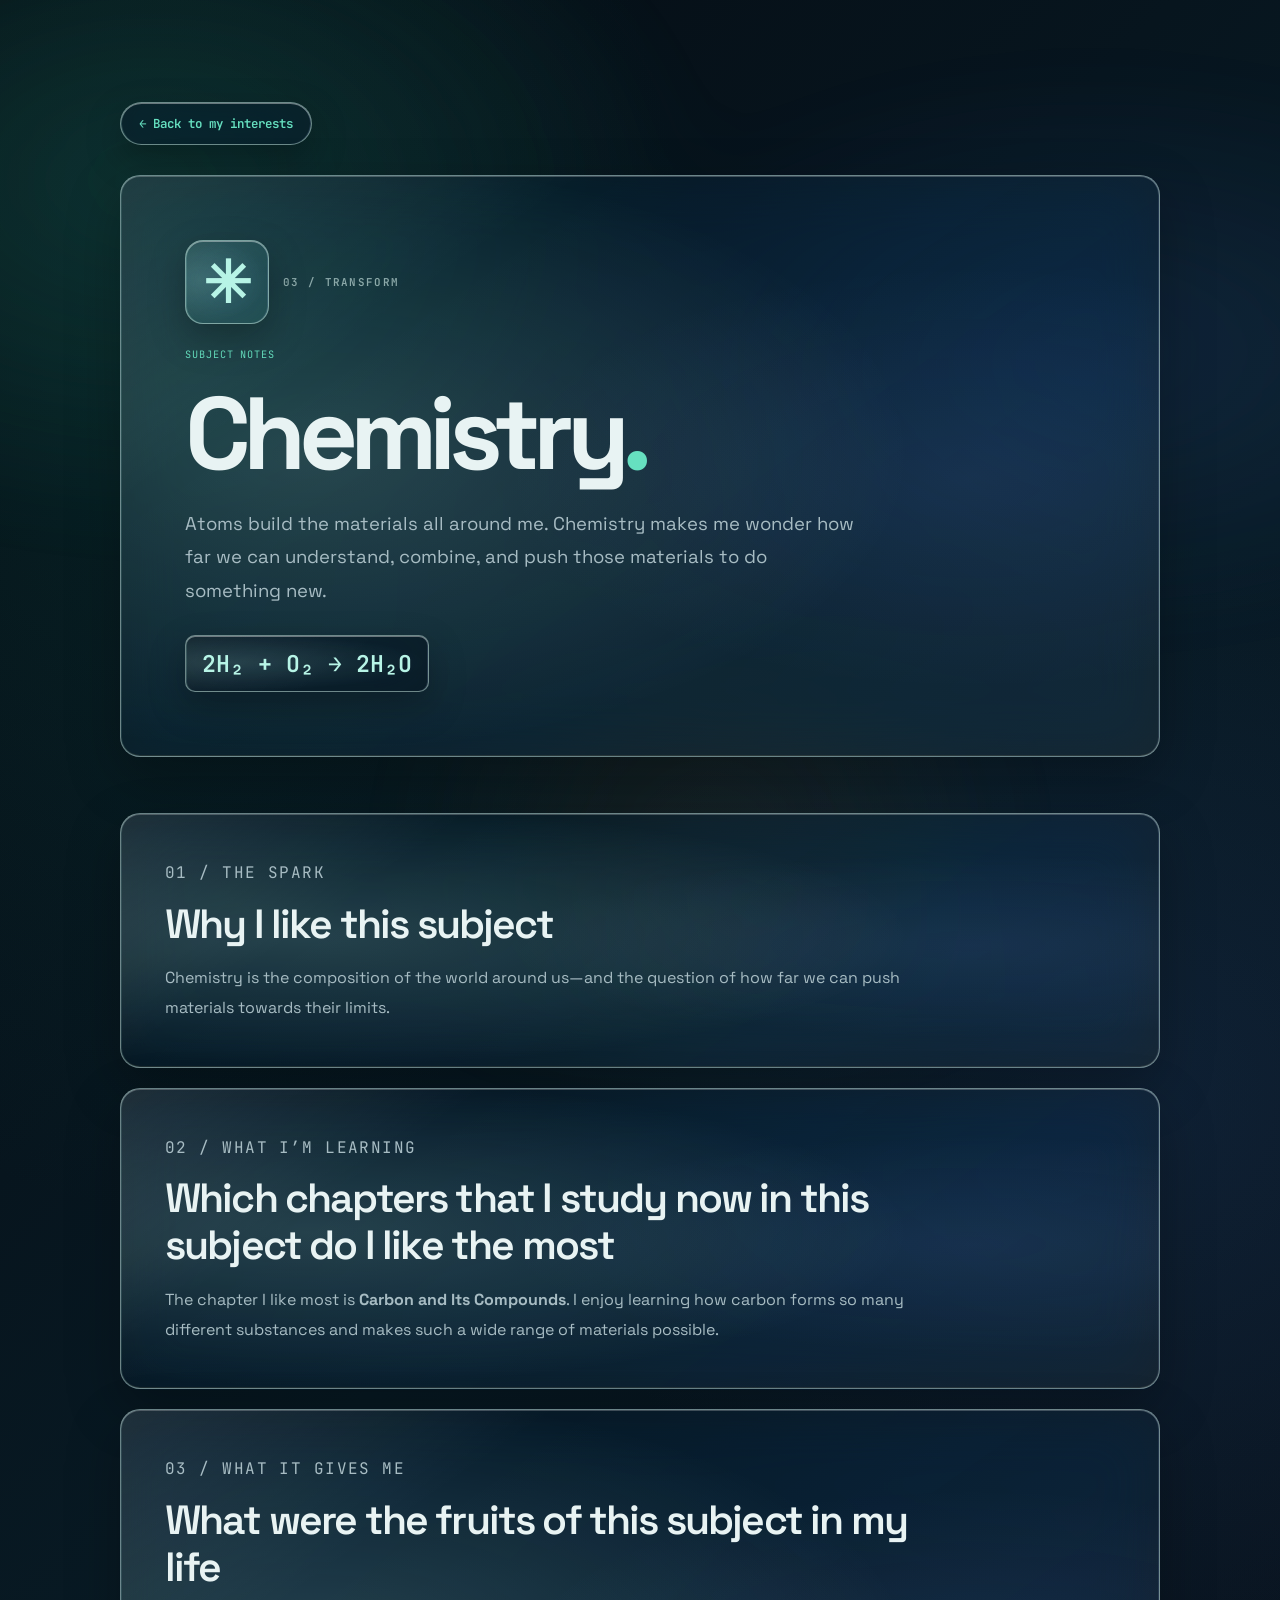
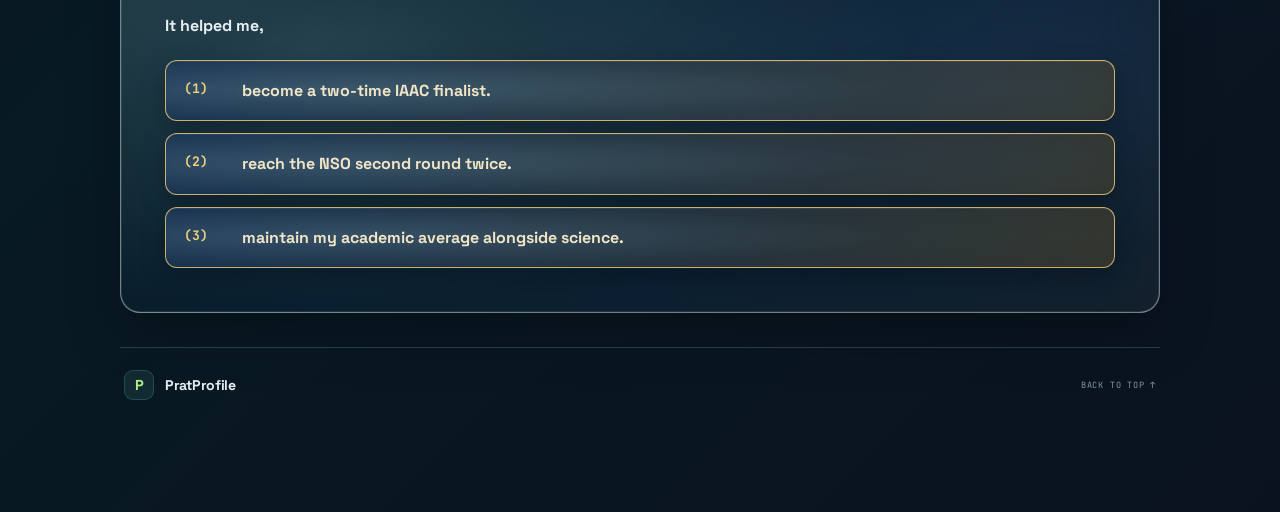
==== commit eb054805: "Subject card completeion along with changing design to liquid glass and finally movement refinements" ====
--- a/subjects/chemistry.html
+++ b/subjects/chemistry.html
@@ -14,11 +14,11 @@
 <body>
   <main class="subject-page">
     <a class="subject-back" href="../index.html#curiosity">← Back to my interests</a>
-    <header class="subject-hero"><div class="subject-symbol" aria-label="Chemistry symbol"><span class="subject-symbol-mark">✳</span><span class="subject-symbol-label">03 / TRANSFORM</span></div><p class="eyebrow">SUBJECT NOTES</p><h1>Chemistry<span>.</span></h1><p class="subject-lede">Chemistry is a closer look at what things are made of, how their particles behave, and how substances can change.</p><div class="subject-equation" aria-label="A chemistry equation">2H₂ + O₂ → 2H₂O</div></header>
+    <header class="subject-hero"><div class="subject-symbol" aria-label="Chemistry symbol"><span class="subject-symbol-mark">✳</span><span class="subject-symbol-label">03 / TRANSFORM</span></div><p class="eyebrow">SUBJECT NOTES</p><h1>Chemistry<span>.</span></h1><p class="subject-lede">Atoms build the materials all around me. Chemistry makes me wonder how far we can understand, combine, and push those materials to do something new.</p><div class="subject-equation" aria-label="A chemistry equation">2H₂ + O₂ → 2H₂O</div></header>
     <div class="subject-sections">
-      <section class="subject-section"><p class="eyebrow">01 / THE SPARK</p><h2>Why I like this subject</h2><p>I like that chemistry explains changes I can see—such as colour changes, bubbles, or a new substance forming—using ideas about atoms and reactions that are too small to see directly.</p><p>It feels like solving a mystery by connecting evidence to what might be happening at particle level.</p></section>
-      <section class="subject-section"><p class="eyebrow">02 / WHAT I’M LEARNING</p><h2>Which chapters that I study now in this subject do I like the most</h2><p>I enjoy learning about chemical reactions and equations, acids and bases, metals and non-metals, and carbon compounds when they come up in our current syllabus.</p><p>Balancing equations is satisfying because it shows that matter is conserved even as substances rearrange.</p></section>
-      <section class="subject-section"><p class="eyebrow">03 / WHAT IT GIVES ME</p><h2>What were the fruits of this subject in my life</h2><p>Chemistry has helped me pay closer attention to materials and changes around me. I’m learning to look for evidence, describe it clearly, and use a model to explain what I observe.</p><p>It has also shown me how much of everyday life—from food to fuels—depends on chemistry.</p></section>
+      <section class="subject-section"><p class="eyebrow">01 / THE SPARK</p><h2>Why I like this subject</h2><p>Chemistry is the composition of the world around us—and the question of how far we can push materials towards their limits.</p></section>
+      <section class="subject-section"><p class="eyebrow">02 / WHAT I’M LEARNING</p><h2>Which chapters that I study now in this subject do I like the most</h2><p>The chapter I like most is <strong>Carbon and Its Compounds</strong>. I enjoy learning how carbon forms so many different substances and makes such a wide range of materials possible.</p></section>
+      <section class="subject-section"><p class="eyebrow">03 / WHAT IT GIVES ME</p><h2>What were the fruits of this subject in my life</h2><p class="subject-results-lead">It helped me,</p><ol><li>become a two-time IAAC finalist.</li><li>reach the NSO second round twice.</li><li>maintain my academic average alongside science.</li></ol></section>
     </div>
     <footer class="subject-page-footer"><a class="brand" href="../index.html"><span class="brand-mark">P</span><span>PratProfile</span></a><a class="back-top" href="#top" onclick="window.scrollTo({top:0,behavior:'smooth'});return false;">BACK TO TOP ↑</a></footer>
   </main>
--- a/theme.css
+++ b/theme.css
@@ -190,6 +190,108 @@
 .subject-transition-title { color: #e8f3f3; font: 700 clamp(2.5rem, 8vw, 6rem)/1 var(--display); letter-spacing: -.07em; }
 @media (max-width: 600px) { .subject-page { width: min(100% - 32px, 1040px); padding-top: 38px; } .subject-hero, .subject-section { border-radius: 15px; } .subject-page-footer { align-items: flex-start; flex-direction: column; } }
 
+/* Fluid glass atmosphere: moving specular light over clear, readable surfaces. */
+:root { --glass-light-x: 22%; --glass-light-y: 18%; --glass-drift-x: 0px; --glass-drift-y: 0px; scroll-padding-top: 104px; }
+body::before {
+  content: "";
+  position: fixed;
+  z-index: 0;
+  inset: -18%;
+  pointer-events: none;
+  opacity: .72;
+  background:
+    radial-gradient(ellipse at 22% 28%, #63dfc42c, transparent 30%),
+    radial-gradient(ellipse at 76% 42%, #638fff2b, transparent 29%),
+    radial-gradient(ellipse at 54% 83%, #edc77716, transparent 27%);
+  filter: blur(42px) saturate(135%);
+  transform: translate3d(var(--glass-drift-x), var(--glass-drift-y), 0);
+  transition: transform 1.1s cubic-bezier(.2,.7,.25,1);
+  will-change: transform;
+}
+.topbar {
+  position: sticky;
+  top: 12px;
+  z-index: 100;
+  width: min(1320px, calc(100% - 48px));
+  height: 66px;
+  padding: 0 clamp(16px, 2.4vw, 30px);
+  margin: 12px auto 0;
+  border: 1px solid #d8f7f044;
+  border-radius: 999px;
+  background: linear-gradient(120deg, #0b1d2a9c, #11263382 45%, #19283b91);
+  box-shadow: 0 12px 40px #0005, inset 0 1px 0 #ffffff30, inset 0 -1px 0 #b5e9ff0d;
+  -webkit-backdrop-filter: blur(30px) saturate(180%);
+  backdrop-filter: blur(30px) saturate(180%);
+}
+.nav a { padding: 9px 11px; border: 1px solid transparent; border-radius: 999px; transition: color .22s ease, background .22s ease, border-color .22s ease, box-shadow .22s ease; }
+.nav a:hover { color: #e7fff8; background: #c5f6ed17; border-color: #dbfff329; box-shadow: inset 0 1px 0 #ffffff22, 0 3px 12px #050b1266; }
+.interest-card, .project-card, .hero-copy, .about-copy, .section-heading-row > div:first-child, .section-heading-row .section-aside, .step > div, .contact-card, .subject-hero, .subject-section {
+  background-image:
+    radial-gradient(ellipse 82% 72% at var(--glass-light-x) var(--glass-light-y), #b5f7ef18, transparent 64%),
+    linear-gradient(145deg, #ffffff0c, transparent 27%, #a9ceff06 68%, #ffd98b07);
+  border-color: #d7f4f04a;
+  box-shadow: inset 0 1px 0 #ffffff20, inset 0 -1px 0 #c6eff011, 0 18px 50px #0004;
+  -webkit-backdrop-filter: blur(24px) saturate(155%);
+  backdrop-filter: blur(24px) saturate(155%);
+}
+.interest-card, .project-card, .subject-hero, .subject-section, .highlight-item, .subject-section ol li, .graph-card {
+  background-image:
+    radial-gradient(ellipse 82% 72% at var(--glass-light-x) var(--glass-light-y), #b5f7ef18, transparent 64%),
+    linear-gradient(145deg, #ffffff0c, transparent 27%, #a9ceff06 68%, #ffd98b07);
+}
+.highlight-item, .subject-section ol li {
+  background-image:
+    radial-gradient(ellipse 82% 72% at var(--glass-light-x) var(--glass-light-y), #c5f4ff16, transparent 64%),
+    linear-gradient(115deg, #1b3556e8, #554829a6);
+  -webkit-backdrop-filter: blur(18px) saturate(145%);
+  backdrop-filter: blur(18px) saturate(145%);
+}
+.interest-card { border-color: #d7f4f052; }
+.interest-card:hover { border-color: #d6fff0b0; box-shadow: inset 0 1px 0 #ffffff55, 0 24px 58px #0007, 0 0 30px #8de9dd12; }
+.project-card:hover { border-color: #d6fff07a; }
+.hero-copy, .about-copy, .section-heading-row > div:first-child, .section-heading-row .section-aside, .step > div, .contact-card, .subject-hero, .subject-section { background-color: #091923b3; }
+.subject-section { background-color: #0b1d29b8; }
+.subject-hero { background-color: #0c202dbd; }
+.subject-symbol-mark, .subject-equation { background-image: radial-gradient(ellipse at var(--glass-light-x) var(--glass-light-y), #b5f7ef24, transparent 70%), linear-gradient(145deg, #ffffff0b, transparent 62%); backdrop-filter: blur(18px) saturate(160%); }
+.button-primary {
+  border: 1px solid #effff2d9;
+  background: linear-gradient(145deg, #e2fff4, #b3ebdf 52%, #c4d9ef);
+  box-shadow: inset 0 1px 0 #ffffff, inset 0 -1px 0 #5fae9a66, 0 10px 28px #68dfc044;
+  transition: transform .25s ease, box-shadow .25s ease, filter .25s ease;
+}
+.button-primary:hover { filter: brightness(1.06); transform: translateY(-2px); }
+.subject-back { padding: 12px 18px; border: 1px solid #d7f4f04a; border-radius: 999px; background: #0b1d2a8c; box-shadow: inset 0 1px 0 #ffffff22, 0 10px 30px #0003; -webkit-backdrop-filter: blur(22px) saturate(160%); backdrop-filter: blur(22px) saturate(160%); }
+.subject-back:hover { color: #d6fff5; border-color: #d6fff099; }
+.equation-wall:after {
+  background:
+    radial-gradient(ellipse 50% 44% at var(--glass-light-x) var(--glass-light-y), #a2f0df0c, transparent 72%),
+    linear-gradient(115deg, #ffffff04, transparent 34%, #64ddc00c 52%, transparent 72%, #809cff08);
+}
+@media (max-width: 760px) {
+  .topbar { width: calc(100% - 24px); height: auto; min-height: 58px; top: 6px; margin-top: 6px; padding: 8px 14px; border-radius: 22px; }
+  .topbar .nav { gap: 4px; }
+  .nav a { padding: 8px; }
+}
+@media (prefers-reduced-motion: reduce) {
+  body::before { transition: none; }
+  .interest-card, .project-card, .button-primary { transition: none; }
+}
+.section { scroll-margin-block: 96px; }
+.section-arrival { position: relative; border-radius: 26px; outline: 1px solid #b8eaff70; outline-offset: -3px; box-shadow: 0 0 0 1px #e0cc8c22, 0 0 46px #79d8ff25; animation: section-arrive-glow 2.1s ease-out both; }
+@keyframes section-arrive-glow {
+  0% { outline-color: #e5d089dd; box-shadow: 0 0 0 2px #e5d08940, 0 0 64px #8cdfff55; }
+  35% { outline-color: #b8eaffcc; box-shadow: 0 0 0 1px #e5d08930, 0 0 44px #8cdfff38; }
+  100% { outline-color: #b8eaff32; box-shadow: 0 0 0 1px #e0cc8c10, 0 0 0 #8cdfff00; }
+}
+@media (prefers-reduced-motion: reduce) { .section-arrival { animation: none; outline-color: #b8eaff75; box-shadow: 0 0 20px #8cdfff2a; } }
+.heading-arrival { animation: heading-arrival-glow 2.1s ease-out both; border-radius: .18em; }
+@keyframes heading-arrival-glow {
+  0% { text-shadow: 0 0 0 #e5d08900; filter: brightness(1); }
+  32% { text-shadow: 0 0 28px #9fe9ff85, 0 0 52px #e5d08950; filter: brightness(1.22); }
+  100% { text-shadow: 0 0 0 #e5d08900; filter: brightness(1); }
+}
+@media (prefers-reduced-motion: reduce) { .heading-arrival { animation: none; text-shadow: 0 0 20px #9fe9ff60; } }
+
 .hero-copy,
 .about-layout > div:first-child,
 .about-copy,
@@ -438,3 +540,62 @@
   .graph-art { padding: 12px 10px 2px; }
   .graph-card figcaption { padding: 15px 17px 18px; }
 }
+
+/* Keep the glass highlights above all layout overrides and let them flow with scroll. */
+.interest-card, .project-card, .hero-copy, .about-copy, .section-heading-row > div:first-child, .section-heading-row .section-aside, .step > div, .contact-card, .subject-hero, .subject-section {
+  background-image:
+    radial-gradient(ellipse 82% 72% at var(--glass-light-x) var(--glass-light-y), #b5f7ef18, transparent 64%),
+    linear-gradient(145deg, #ffffff0c, transparent 27%, #a9ceff06 68%, #ffd98b07) !important;
+  border-color: #d7f4f04a;
+  -webkit-backdrop-filter: blur(24px) saturate(155%);
+  backdrop-filter: blur(24px) saturate(155%);
+}
+.topbar { background-image: radial-gradient(ellipse 74% 120% at var(--glass-light-x) var(--glass-light-y), #b5f7ef1b, transparent 70%), linear-gradient(120deg, #0b1d2a9c, #11263382 45%, #19283b91); }
+.nav { background-color: transparent; }
+.equation-wall:after { background-image: radial-gradient(ellipse 50% 44% at var(--glass-light-x) var(--glass-light-y), #a2f0df0c, transparent 72%), linear-gradient(115deg, #ffffff04, transparent 34%, #64ddc00c 52%, transparent 72%, #809cff08); }
+@media (max-width: 760px) {
+  .nav { background: #0b1c25d9; border: 1px solid #d7f4f044; border-radius: 16px; -webkit-backdrop-filter: blur(28px) saturate(175%); backdrop-filter: blur(28px) saturate(175%); }
+}
+@media (max-width: 640px) { :root { scroll-padding-top: 96px; } }
+
+/* A clearer, more lens-like glass pass. */
+.topbar {
+  background-image: radial-gradient(ellipse 74% 130% at var(--glass-light-x) var(--glass-light-y), #b5f7ef2a, transparent 70%), linear-gradient(120deg, #0b1d2a72, #11263361 45%, #19283b6e);
+  border-color: #e3fffa63;
+  box-shadow: 0 14px 44px #0004, inset 0 1px 0 #ffffff55, inset 0 -1px 0 #b5e9ff25;
+  -webkit-backdrop-filter: blur(34px) saturate(195%) brightness(1.08);
+  backdrop-filter: blur(34px) saturate(195%) brightness(1.08);
+}
+.interest-card, .project-card, .hero-copy, .about-copy, .section-heading-row > div:first-child, .section-heading-row .section-aside, .step > div, .contact-card, .subject-hero, .subject-section {
+  border-color: #d7f7f077;
+  box-shadow: inset 0 1px 0 #ffffff3a, inset 1px 0 0 #a9fff21c, inset -1px 0 0 #abc5ff20, inset 0 -1px 0 #ffd98718, 0 20px 54px #0004;
+  -webkit-backdrop-filter: blur(30px) saturate(185%) brightness(1.06);
+  backdrop-filter: blur(30px) saturate(185%) brightness(1.06);
+}
+.interest-card, .project-card { background-color: #10263782; }
+.hero-copy, .about-copy, .section-heading-row > div:first-child, .section-heading-row .section-aside, .step > div, .contact-card { background-color: #09192378; }
+.subject-hero { background-color: #0c202d82; }
+.subject-section { background-color: #0b1d2978; }
+.interest-card, .project-card, .hero-copy, .about-copy, .section-heading-row > div:first-child, .section-heading-row .section-aside, .step > div, .contact-card, .subject-hero, .subject-section {
+  background-image:
+    radial-gradient(ellipse 88% 78% at var(--glass-light-x) var(--glass-light-y), #c5fff02a, transparent 66%),
+    radial-gradient(ellipse 64% 52% at calc(100% - var(--glass-light-x)) calc(100% - var(--glass-light-y)), #83aaff16, transparent 70%),
+    linear-gradient(145deg, #ffffff17, transparent 25%, #a9ceff0a 68%, #ffd98b0c) !important;
+}
+.highlight-item, .subject-section ol li {
+  border-color: #f0d27dcc;
+  background-image:
+    radial-gradient(ellipse 88% 78% at var(--glass-light-x) var(--glass-light-y), #c5f4ff24, transparent 66%),
+    linear-gradient(115deg, #1b3556c9, #5548297d);
+  -webkit-backdrop-filter: blur(24px) saturate(175%) brightness(1.06);
+  backdrop-filter: blur(24px) saturate(175%) brightness(1.06);
+}
+.subject-symbol-mark, .subject-equation, .subject-back {
+  border-color: #ddfff478;
+  box-shadow: inset 0 1px 0 #ffffff62, inset 1px 0 0 #b6fff32a, inset -1px 0 0 #abc5ff29, 0 14px 36px #0004;
+  -webkit-backdrop-filter: blur(26px) saturate(190%);
+  backdrop-filter: blur(26px) saturate(190%);
+}
+@media (prefers-reduced-transparency: reduce) {
+  .topbar, .interest-card, .project-card, .hero-copy, .about-copy, .section-heading-row > div:first-child, .section-heading-row .section-aside, .step > div, .contact-card, .subject-hero, .subject-section, .highlight-item, .subject-section ol li { -webkit-backdrop-filter: blur(10px); backdrop-filter: blur(10px); }
+}
